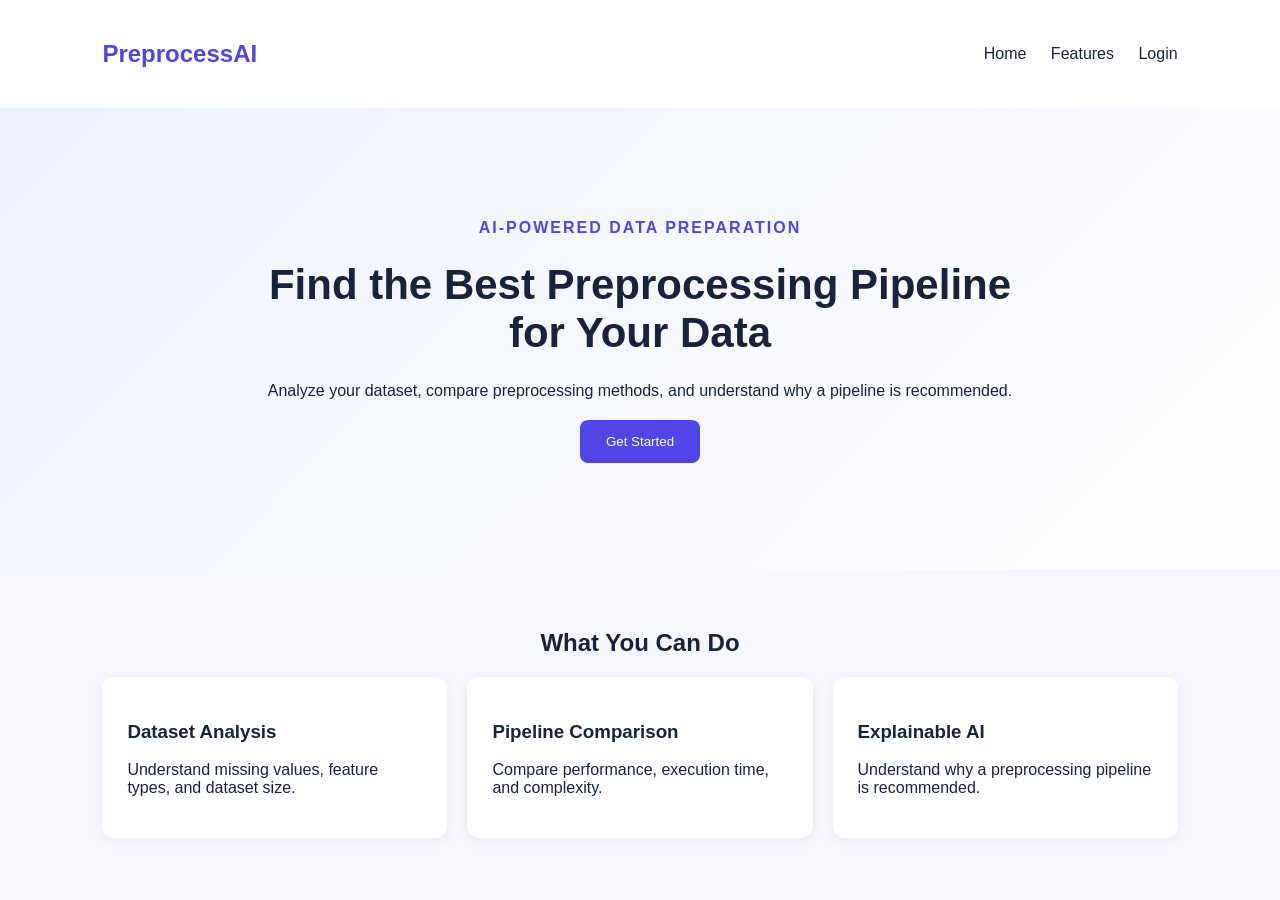
==== frontend/index.html @ f42c8e4d "Add frontend login signup and upload pages" ====
<!DOCTYPE html>
<html lang="en">
<head>
    <meta charset="UTF-8">
    <meta name="viewport" content="width=device-width, initial-scale=1.0">
    <title>PreprocessAI</title>
    <link rel="stylesheet" href="style.css">
</head>
<body>
    <header>
        
    <h2>PreprocessAI</h2>

    <nav>
        <a href="#home">Home</a>
        <a href="#features">Features</a>
        <a href="login.html">Login</a>
    </nav>
</header>
    </header>

    <main id="home" class="hero">
        <p class="tag">AI-POWERED DATA PREPARATION</p>
        <h1>Find the Best Preprocessing Pipeline for Your Data</h1>
        <p>
            Analyze your dataset, compare preprocessing methods,
            and understand why a pipeline is recommended.
        </p>

        <button onclick="window.location.href='login.html'">
    Get Started

</button>
        <p id="message"></p>
    </main>

    <section id="features" class="features">
        <h2>What You Can Do</h2>
        <div class="cards">
            <article>
                <h3>Dataset Analysis</h3>
                <p>Understand missing values, feature types, and dataset size.</p>
            </article>
            <article>
                <h3>Pipeline Comparison</h3>
                <p>Compare performance, execution time, and complexity.</p>
            </article>
            <article>
                <h3>Explainable AI</h3>
                <p>Understand why a preprocessing pipeline is recommended.</p>
            </article>
        </div>
    </section>

    <script src="script.js"></script>
</body>
</html>
---- frontend/style.css ----
* {
    box-sizing: border-box;
}

body {
    margin: 0;
    font-family: Arial, sans-serif;
    background: #f5f7fc;
    color: #18233b;
}

header {
    display: flex;
    justify-content: space-between;
    align-items: center;
    padding: 20px 8%;
    background: white;
}

header h2 {
    color: #4f46e5;
}

nav a {
    margin-left: 20px;
    text-decoration: none;
    color: #18233b;
}

.hero {
    text-align: center;
    padding: 90px 20px;
    background: linear-gradient(135deg, #eef2ff, #ffffff);
}

.tag {
    color: #4f46e5;
    font-weight: bold;
    letter-spacing: 2px;
}

.hero h1 {
    max-width: 750px;
    margin: 20px auto;
    font-size: 42px;
}

.hero p {
    line-height: 1.7;
}

button {
    padding: 14px 26px;
    background: #4f46e5;
    color: white;
    border: none;
    border-radius: 8px;
    cursor: pointer;
}

.features {
    padding: 40px 8%;
    text-align: center;
}

.cards {
    display: grid;
    grid-template-columns: repeat(3, 1fr);
    gap: 20px;
}

article {
    background: white;
    padding: 25px;
    border-radius: 12px;
    text-align: left;
    box-shadow: 0 3px 12px #0000000d;
}

@media (max-width: 650px) {
    .hero h1 {
        font-size: 30px;
    }

    .cards {
        grid-template-columns: 1fr;
    }

    header {
        padding: 15px 5%;
    }
}

.upload-container {
    max-width: 700px;
    margin: 70px auto;
    padding: 20px;
    text-align: center;
}

.upload-box {
    margin-top: 30px;
    padding: 40px 20px;
    background: white;
    border: 2px dashed #818cf8;
    border-radius: 15px;
}

.upload-box input {
    display: block;
    margin: 20px auto;
    max-width: 100%;
}

.upload-box button {
    margin-top: 15px;
}

#fileName,
#statusMessage {
    color: #4f46e5;
    overflow-wrap: anywhere;
}
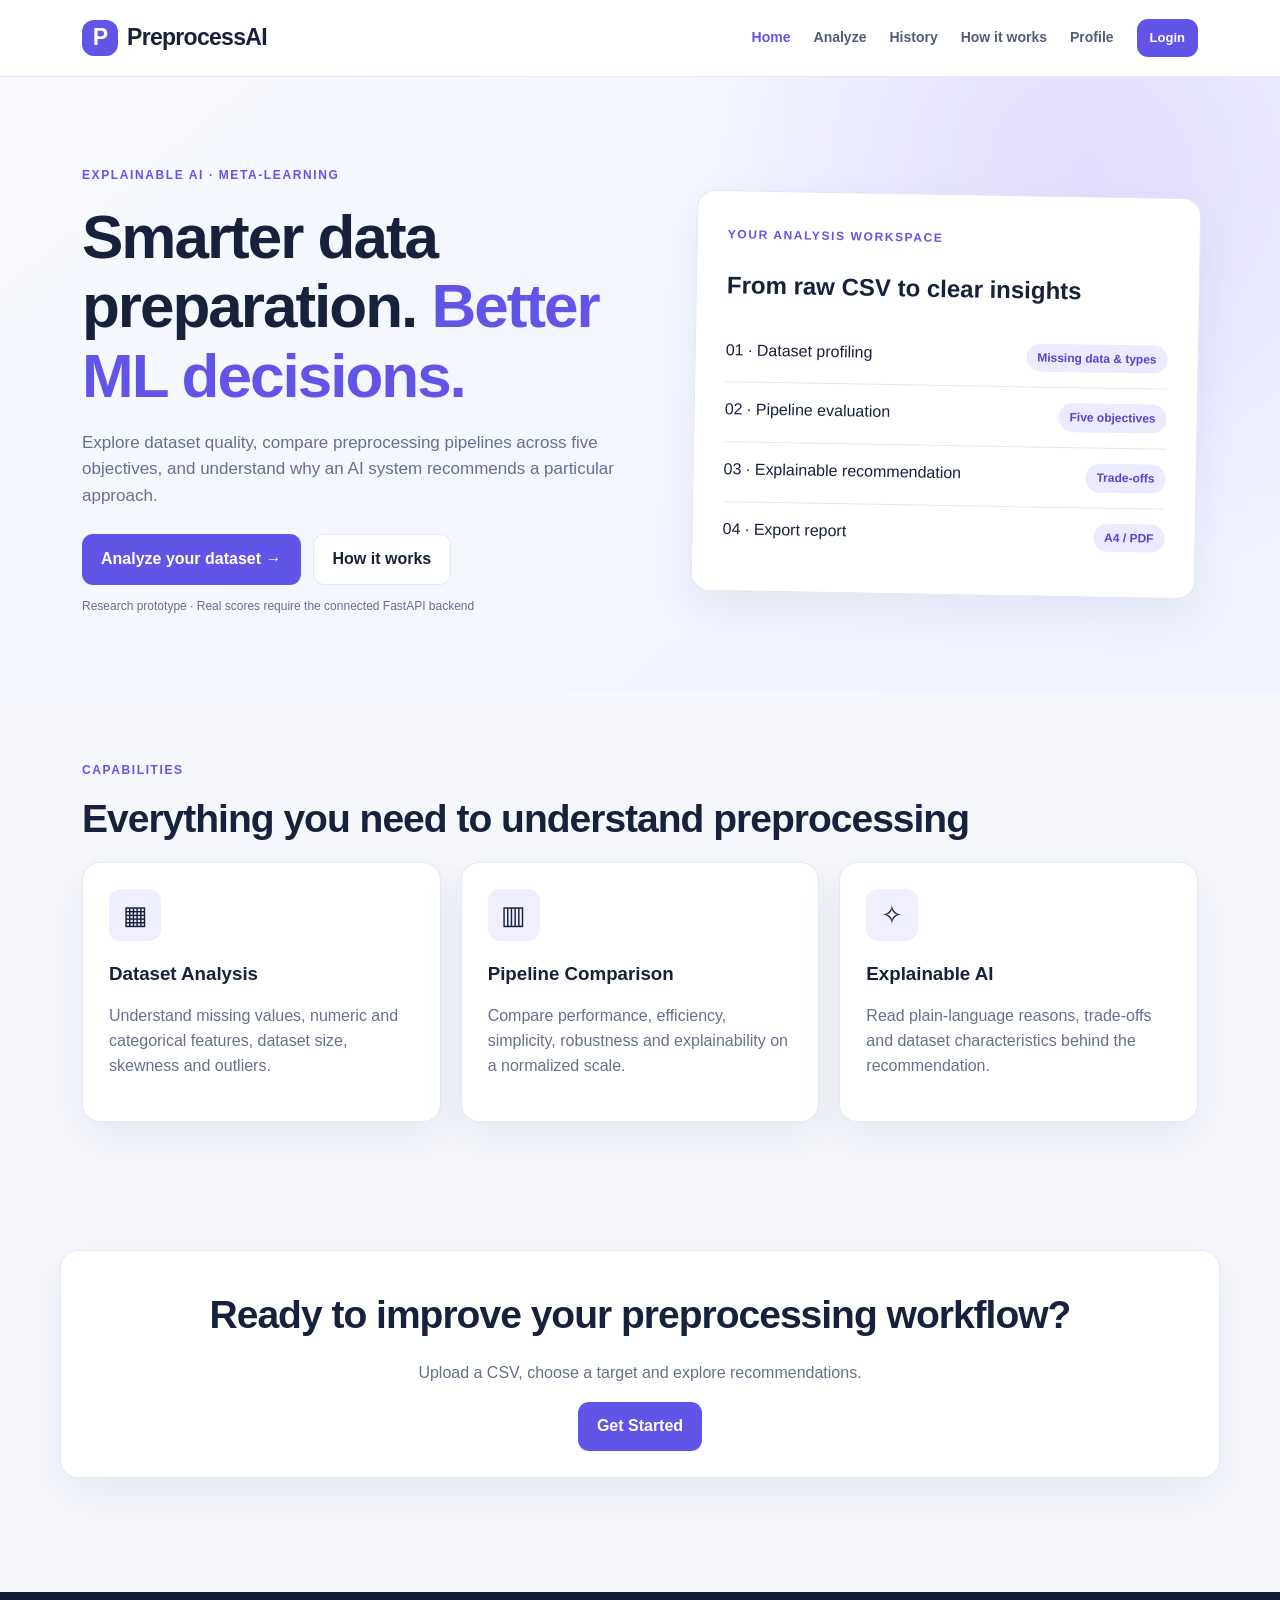
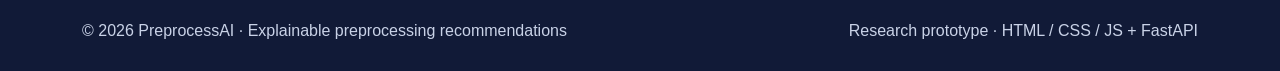
==== commit e6f0c596: "Implement PreprocessAI frontend with profile and analysis pages" ====
--- a/frontend/index.html
+++ b/frontend/index.html
@@ -1,58 +1 @@
-
-<!DOCTYPE html>
-<html lang="en">
-<head>
-    <meta charset="UTF-8">
-    <meta name="viewport" content="width=device-width, initial-scale=1.0">
-    <title>PreprocessAI</title>
-    <link rel="stylesheet" href="style.css">
-</head>
-<body>
-    <header>
-        
-    <h2>PreprocessAI</h2>
-
-    <nav>
-        <a href="#home">Home</a>
-        <a href="#features">Features</a>
-        <a href="login.html">Login</a>
-    </nav>
-</header>
-    </header>
-
-    <main id="home" class="hero">
-        <p class="tag">AI-POWERED DATA PREPARATION</p>
-        <h1>Find the Best Preprocessing Pipeline for Your Data</h1>
-        <p>
-            Analyze your dataset, compare preprocessing methods,
-            and understand why a pipeline is recommended.
-        </p>
-
-        <button onclick="window.location.href='login.html'">
-    Get Started
-
-</button>
-        <p id="message"></p>
-    </main>
-
-    <section id="features" class="features">
-        <h2>What You Can Do</h2>
-        <div class="cards">
-            <article>
-                <h3>Dataset Analysis</h3>
-                <p>Understand missing values, feature types, and dataset size.</p>
-            </article>
-            <article>
-                <h3>Pipeline Comparison</h3>
-                <p>Compare performance, execution time, and complexity.</p>
-            </article>
-            <article>
-                <h3>Explainable AI</h3>
-                <p>Understand why a preprocessing pipeline is recommended.</p>
-            </article>
-        </div>
-    </section>
-
-    <script src="script.js"></script>
-</body>
-</html>+<!doctype html><html lang="en"><head><meta charset="utf-8"><meta name="viewport" content="width=device-width, initial-scale=1"><title>Intelligent Data Preparation | PreprocessAI</title><link rel="stylesheet" href="style.css"><script src="app.js" defer></script></head><body><header class="nav no-print"><div class="wrap nav-inner"><a class="brand" href="index.html"><span class="brand-mark">P</span>PreprocessAI</a><nav class="links"><a href="index.html">Home</a><a href="upload.html">Analyze</a><a href="history.html">History</a><a href="about.html">How it works</a><a href="profile.html">Profile</a><a data-auth href="login.html" class="btn small">Login</a></nav></div></header><section class="hero"><div class="wrap hero-grid"><div><span class="eyebrow">Explainable AI · Meta-learning</span><h1>Smarter data preparation. <span>Better ML decisions.</span></h1><p class="lead">Explore dataset quality, compare preprocessing pipelines across five objectives, and understand why an AI system recommends a particular approach.</p><div class="actions"><a class="btn" href="upload.html">Analyze your dataset →</a><a class="btn secondary" href="about.html">How it works</a></div><p class="muted mini">Research prototype · Real scores require the connected FastAPI backend</p></div><div class="card hero-card"><span class="eyebrow">Your analysis workspace</span><h2>From raw CSV to clear insights</h2><div class="mock-row"><span>01 · Dataset profiling</span><span class="pill">Missing data & types</span></div><div class="mock-row"><span>02 · Pipeline evaluation</span><span class="pill">Five objectives</span></div><div class="mock-row"><span>03 · Explainable recommendation</span><span class="pill">Trade-offs</span></div><div class="mock-row"><span>04 · Export report</span><span class="pill">A4 / PDF</span></div></div></div></section><section class="section"><div class="wrap"><span class="eyebrow">Capabilities</span><h2>Everything you need to understand preprocessing</h2><div class="grid3"><article class="card feature"><span class="feature-icon">▦</span><h3>Dataset Analysis</h3><p class="muted">Understand missing values, numeric and categorical features, dataset size, skewness and outliers.</p></article><article class="card feature"><span class="feature-icon">▥</span><h3>Pipeline Comparison</h3><p class="muted">Compare performance, efficiency, simplicity, robustness and explainability on a normalized scale.</p></article><article class="card feature"><span class="feature-icon">✧</span><h3>Explainable AI</h3><p class="muted">Read plain-language reasons, trade-offs and dataset characteristics behind the recommendation.</p></article></div></div></section><section class="section"><div class="wrap card center"><h2>Ready to improve your preprocessing workflow?</h2><p class="muted">Upload a CSV, choose a target and explore recommendations.</p><a class="btn" href="upload.html">Get Started</a></div></section><footer class="footer no-print"><div class="wrap"><span>© 2026 PreprocessAI · Explainable preprocessing recommendations</span><span>Research prototype · HTML / CSS / JS + FastAPI</span></div></footer></body></html>
--- a/frontend/style.css
+++ b/frontend/style.css
@@ -1,124 +1,19 @@
+:root{--bg:#f5f7fc;--ink:#17213b;--muted:#65718b;--primary:#6155e8;--dark:#111a37;--line:#e4e8f2;--white:#fff;--good:#087e67;--shadow:0 16px 45px rgba(25,38,79,.07)}*{box-sizing:border-box}body{margin:0;background:var(--bg);color:var(--ink);font-family:Inter,Segoe UI,Arial,sans-serif;line-height:1.55}a{color:inherit;text-decoration:none}button,input,select{font:inherit}button{cursor:pointer}.wrap{max-width:1160px;margin:auto;padding:0 22px}.nav{background:white;border-bottom:1px solid var(--line);position:sticky;top:0;z-index:10}.nav-inner{display:flex;align-items:center;justify-content:space-between;gap:18px;min-height:76px}.brand{font-size:23px;font-weight:850;letter-spacing:-.7px}.brand-mark{display:inline-grid;place-items:center;background:var(--primary);color:white;width:36px;height:36px;border-radius:12px;margin-right:9px}.links{display:flex;align-items:center;gap:23px;flex-wrap:wrap}.links a{color:#515d78;font-weight:600;font-size:14px}.links a:hover,.links a.active{color:var(--primary)}.btn{display:inline-flex;justify-content:center;align-items:center;gap:8px;border:0;background:var(--primary);color:white!important;border-radius:11px;padding:12px 19px;font-weight:700}.btn:hover{filter:brightness(.94)}.btn.secondary{background:white;border:1px solid var(--line);color:var(--ink)!important}.btn.dark{background:var(--dark)}.btn.small{padding:9px 13px;font-size:13px}.btn:disabled{opacity:.5;cursor:not-allowed}.hero{padding:85px 0 65px;background:radial-gradient(circle at 85% 15%,#e1ddff 0,transparent 34%),linear-gradient(140deg,#f8faff,#eff2ff)}.hero-grid{display:grid;grid-template-columns:1.05fr .95fr;align-items:center;gap:55px}.eyebrow{display:inline-block;color:var(--primary);font-size:12px;font-weight:800;letter-spacing:1.6px;text-transform:uppercase}.hero h1{font-size:clamp(36px,5vw,62px);line-height:1.12;letter-spacing:-2px;margin:15px 0 20px}.hero h1 span{color:var(--primary)}.lead{color:var(--muted);font-size:17px;max-width:600px}.actions{display:flex;gap:12px;flex-wrap:wrap;margin-top:25px}.card{background:white;border:1px solid var(--line);border-radius:18px;padding:26px;box-shadow:var(--shadow)}.hero-card{padding:30px;transform:rotate(1deg)}.mock-row{display:flex;justify-content:space-between;gap:10px;border-bottom:1px solid var(--line);padding:15px 0}.mock-row:last-child{border:0}.pill{border-radius:30px;background:#eceafe;color:#5145d1;padding:5px 11px;font-size:12px;font-weight:700}.section{padding:64px 0}.section h2,.page-head h1{font-size:clamp(28px,3.2vw,39px);letter-spacing:-1px;margin:8px 0 12px}.muted{color:var(--muted)}.grid3{display:grid;grid-template-columns:repeat(3,1fr);gap:20px}.grid2{display:grid;grid-template-columns:repeat(2,1fr);gap:20px}.feature-icon{font-size:26px;background:#f0efff;border-radius:12px;display:inline-grid;place-items:center;width:52px;height:52px}.feature h3{margin-bottom:6px}.page-head{padding:42px 0 25px}.page-head p{margin:0;color:var(--muted)}.form-card{max-width:620px;margin:30px auto 70px}.auth-layout{display:grid;grid-template-columns:1fr 1fr;max-width:1030px;margin:65px auto;min-height:520px;overflow:hidden;padding:0}.auth-panel{padding:55px;background:var(--dark);color:white;display:flex;flex-direction:column;justify-content:center}.auth-panel p{color:#b8c4e2}.auth-form{padding:45px}.field{margin:18px 0}.field label{display:block;font-size:13px;font-weight:750;margin-bottom:7px}.field input,.field select{display:block;width:100%;border:1px solid #dce2ef;background:white;border-radius:10px;padding:13px;outline:none}.field input:focus,.field select:focus{border-color:var(--primary);box-shadow:0 0 0 3px #6155e81c}.checkrow{display:flex;gap:12px;align-items:center;margin:12px 0}.checkrow input{accent-color:var(--primary)}.status{min-height:25px;font-size:13px;color:#a13b38;margin:12px 0}.status.ok{color:var(--good)}.stats{display:grid;grid-template-columns:repeat(4,1fr);gap:16px;margin:20px 0}.stat{padding:20px;background:white;border:1px solid var(--line);border-radius:14px}.stat strong{display:block;font-size:27px;margin-top:8px}.table-wrap{overflow:auto}table{width:100%;border-collapse:collapse;font-size:14px}th,td{text-align:left;padding:13px;border-bottom:1px solid var(--line);vertical-align:top}th{background:#f8f9fe;color:#53617d;font-size:12px;text-transform:uppercase;letter-spacing:.4px}tr:last-child td{border-bottom:0}.drop{border:2px dashed #b8b2fa;background:#f9f8ff;padding:38px;text-align:center;border-radius:16px}.drop.drag{background:#eeebff}.drop input{max-width:100%}.tag{display:inline-block;background:#f0efff;color:#5046ba;border-radius:7px;padding:3px 9px;font-size:12px;font-weight:700}.bar{height:9px;background:#e8eaf4;border-radius:30px;overflow:hidden}.bar>i{display:block;height:100%;background:var(--primary);border-radius:30px}.report-top{display:flex;align-items:center;justify-content:space-between;gap:15px;flex-wrap:wrap}.report-section{margin:23px 0}.report-section h2{font-size:21px}.report-list li{margin:8px 0}.footer{background:var(--dark);color:#c9d2e7;padding:27px 0;margin-top:50px}.footer .wrap{display:flex;justify-content:space-between;gap:12px;flex-wrap:wrap}.empty{text-align:center;padding:65px 25px}.report-brand{display:none}.info{background:#f2f5ff;border-left:3px solid var(--primary);padding:12px 15px;border-radius:7px;color:#475573;font-size:14px}.mini{font-size:12px}.center{text-align:center}.mt{margin-top:25px}.hidden{display:none!important}@media(max-width:800px){.hero-grid,.auth-layout,.grid3,.grid2{grid-template-columns:1fr}.stats{grid-template-columns:repeat(2,1fr)}.nav-inner{align-items:flex-start;flex-direction:column;padding:13px 0}.links{gap:13px}.hero{padding:45px 0}.auth-layout{margin:22px}.auth-panel,.auth-form{padding:30px}.section{padding:40px 0}}@media(max-width:450px){.stats{grid-template-columns:1fr}.card{padding:18px}.hero h1{letter-spacing:-1px}.links{gap:10px;font-size:12px}}@page{size:A4 portrait;margin:14mm}@media print{body{background:white;color:#111;font-size:10pt}.nav,.footer,.no-print,.actions,.btn{display:none!important}.wrap{max-width:none;padding:0}.page-head{padding:0}.report-brand{display:block;border-bottom:2px solid #6155e8;padding-bottom:12px;margin-bottom:16px}.card,.stat{box-shadow:none;border:1px solid #ddd;break-inside:avoid}.report-section,table,tr{break-inside:avoid}.stats{grid-template-columns:repeat(4,1fr)}.stat{padding:10px}.stat strong{font-size:17px}.report-section{margin:12px 0}th,td{padding:6px;font-size:9pt}.bar{-webkit-print-color-adjust:exact;print-color-adjust:exact}.page-head h1{font-size:22pt}}
 
-* {
-    box-sizing: border-box;
-}
-
-body {
-    margin: 0;
-    font-family: Arial, sans-serif;
-    background: #f5f7fc;
-    color: #18233b;
-}
-
-header {
-    display: flex;
-    justify-content: space-between;
-    align-items: center;
-    padding: 20px 8%;
-    background: white;
-}
-
-header h2 {
-    color: #4f46e5;
-}
-
-nav a {
-    margin-left: 20px;
-    text-decoration: none;
-    color: #18233b;
-}
-
-.hero {
-    text-align: center;
-    padding: 90px 20px;
-    background: linear-gradient(135deg, #eef2ff, #ffffff);
-}
-
-.tag {
-    color: #4f46e5;
-    font-weight: bold;
-    letter-spacing: 2px;
-}
-
-.hero h1 {
-    max-width: 750px;
-    margin: 20px auto;
-    font-size: 42px;
-}
-
-.hero p {
-    line-height: 1.7;
-}
-
-button {
-    padding: 14px 26px;
-    background: #4f46e5;
-    color: white;
-    border: none;
-    border-radius: 8px;
-    cursor: pointer;
-}
-
-.features {
-    padding: 40px 8%;
-    text-align: center;
-}
-
-.cards {
-    display: grid;
-    grid-template-columns: repeat(3, 1fr);
-    gap: 20px;
-}
-
-article {
-    background: white;
-    padding: 25px;
-    border-radius: 12px;
-    text-align: left;
-    box-shadow: 0 3px 12px #0000000d;
-}
-
-@media (max-width: 650px) {
-    .hero h1 {
-        font-size: 30px;
-    }
-
-    .cards {
-        grid-template-columns: 1fr;
-    }
-
-    header {
-        padding: 15px 5%;
-    }
-}
-
-.upload-container {
-    max-width: 700px;
-    margin: 70px auto;
-    padding: 20px;
-    text-align: center;
-}
-
-.upload-box {
-    margin-top: 30px;
-    padding: 40px 20px;
-    background: white;
-    border: 2px dashed #818cf8;
-    border-radius: 15px;
-}
-
-.upload-box input {
-    display: block;
-    margin: 20px auto;
-    max-width: 100%;
-}
-
-.upload-box button {
-    margin-top: 15px;
-}
-
-#fileName,
-#statusMessage {
-    color: #4f46e5;
-    overflow-wrap: anywhere;
-}+/* Profile: large, accessible multi-select cards */
+.dataset-fieldset{border:0;padding:0;margin:24px 0 12px;min-width:0}
+.dataset-fieldset legend{font-size:15px;font-weight:750;padding:0;color:var(--ink)}
+.dataset-hint{font-size:13px;color:var(--muted);margin:5px 0 15px}
+.dataset-grid{display:grid;grid-template-columns:repeat(2,minmax(0,1fr));gap:12px}
+.dataset-option{position:relative;display:block;cursor:pointer;min-width:0}
+.dataset-option input{position:absolute;inset:0;width:100%;height:100%;opacity:0;cursor:pointer;margin:0;z-index:1}
+.dataset-option-content{min-height:76px;display:flex;align-items:center;gap:11px;padding:13px;border:1.5px solid #dfe4f2;border-radius:14px;background:#fff;transition:background .16s,border-color .16s,box-shadow .16s,transform .16s}
+.dataset-option:hover .dataset-option-content{border-color:#9d96f5;background:#faf9ff;transform:translateY(-1px)}
+.dataset-option input:focus-visible + .dataset-option-content{outline:3px solid #b3adff;outline-offset:3px}
+.dataset-option input:checked + .dataset-option-content{background:#f1efff;border-color:var(--primary);box-shadow:0 0 0 1px var(--primary)}
+.dataset-icon{display:grid;place-items:center;flex:none;width:40px;height:40px;border-radius:11px;background:#f0efff;color:#5548cb;font-size:21px;font-weight:700}
+.dataset-name{font-weight:700;font-size:14px;line-height:1.3;min-width:0}
+.dataset-check{margin-left:auto;display:grid;place-items:center;width:23px;height:23px;flex:none;border:1.5px solid #cbd2e3;border-radius:50%;color:transparent;font-size:14px;font-weight:800}
+.dataset-option input:checked + .dataset-option-content .dataset-check{background:var(--primary);border-color:var(--primary);color:white}
+.dataset-selection-count{font-size:12px;font-weight:700;color:#5b50ce;margin:10px 0 0}
+@media(max-width:520px){.dataset-grid{grid-template-columns:1fr}.dataset-option-content{min-height:66px}}
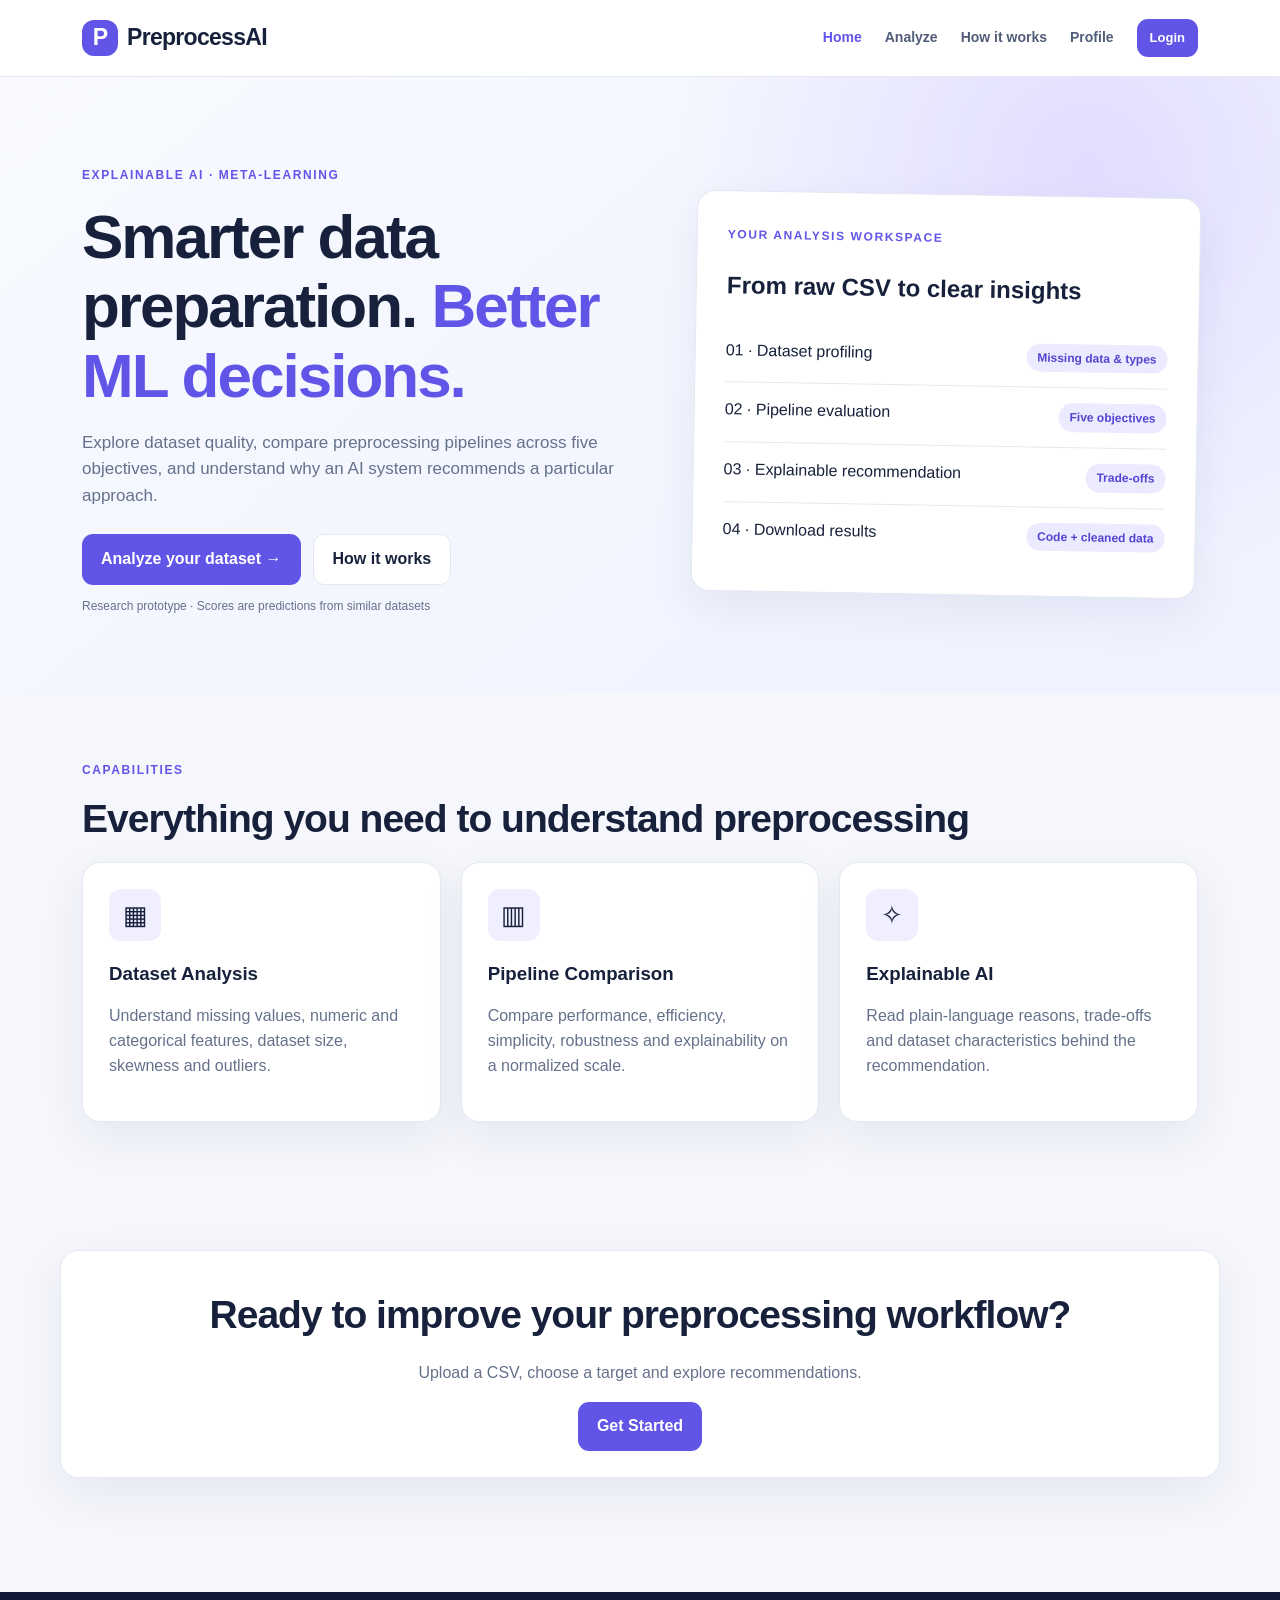
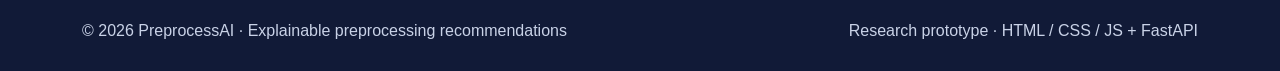
==== commit 1e6c83fa: "Apply new UI design to frontend" ====
--- a/frontend/index.html
+++ b/frontend/index.html
@@ -1 +1 @@
-<!doctype html><html lang="en"><head><meta charset="utf-8"><meta name="viewport" content="width=device-width, initial-scale=1"><title>Intelligent Data Preparation | PreprocessAI</title><link rel="stylesheet" href="style.css"><script src="app.js" defer></script></head><body><header class="nav no-print"><div class="wrap nav-inner"><a class="brand" href="index.html"><span class="brand-mark">P</span>PreprocessAI</a><nav class="links"><a href="index.html">Home</a><a href="upload.html">Analyze</a><a href="history.html">History</a><a href="about.html">How it works</a><a href="profile.html">Profile</a><a data-auth href="login.html" class="btn small">Login</a></nav></div></header><section class="hero"><div class="wrap hero-grid"><div><span class="eyebrow">Explainable AI · Meta-learning</span><h1>Smarter data preparation. <span>Better ML decisions.</span></h1><p class="lead">Explore dataset quality, compare preprocessing pipelines across five objectives, and understand why an AI system recommends a particular approach.</p><div class="actions"><a class="btn" href="upload.html">Analyze your dataset →</a><a class="btn secondary" href="about.html">How it works</a></div><p class="muted mini">Research prototype · Real scores require the connected FastAPI backend</p></div><div class="card hero-card"><span class="eyebrow">Your analysis workspace</span><h2>From raw CSV to clear insights</h2><div class="mock-row"><span>01 · Dataset profiling</span><span class="pill">Missing data & types</span></div><div class="mock-row"><span>02 · Pipeline evaluation</span><span class="pill">Five objectives</span></div><div class="mock-row"><span>03 · Explainable recommendation</span><span class="pill">Trade-offs</span></div><div class="mock-row"><span>04 · Export report</span><span class="pill">A4 / PDF</span></div></div></div></section><section class="section"><div class="wrap"><span class="eyebrow">Capabilities</span><h2>Everything you need to understand preprocessing</h2><div class="grid3"><article class="card feature"><span class="feature-icon">▦</span><h3>Dataset Analysis</h3><p class="muted">Understand missing values, numeric and categorical features, dataset size, skewness and outliers.</p></article><article class="card feature"><span class="feature-icon">▥</span><h3>Pipeline Comparison</h3><p class="muted">Compare performance, efficiency, simplicity, robustness and explainability on a normalized scale.</p></article><article class="card feature"><span class="feature-icon">✧</span><h3>Explainable AI</h3><p class="muted">Read plain-language reasons, trade-offs and dataset characteristics behind the recommendation.</p></article></div></div></section><section class="section"><div class="wrap card center"><h2>Ready to improve your preprocessing workflow?</h2><p class="muted">Upload a CSV, choose a target and explore recommendations.</p><a class="btn" href="upload.html">Get Started</a></div></section><footer class="footer no-print"><div class="wrap"><span>© 2026 PreprocessAI · Explainable preprocessing recommendations</span><span>Research prototype · HTML / CSS / JS + FastAPI</span></div></footer></body></html>+<!doctype html><html lang="en"><head><meta charset="utf-8"><meta name="viewport" content="width=device-width, initial-scale=1"><title>Intelligent Data Preparation | PreprocessAI</title><link rel="stylesheet" href="style.css"></head><body><header class="nav no-print"><div class="wrap nav-inner"><a class="brand" href="index.html"><span class="brand-mark">P</span>PreprocessAI</a><nav class="links"><a href="index.html">Home</a><a href="upload.html">Analyze</a><a href="about.html">How it works</a><a href="profile.html">Profile</a><a data-auth href="login.html" class="btn small">Login</a></nav></div></header><section class="hero"><div class="wrap hero-grid"><div><span class="eyebrow">Explainable AI · Meta-learning</span><h1>Smarter data preparation. <span>Better ML decisions.</span></h1><p class="lead">Explore dataset quality, compare preprocessing pipelines across five objectives, and understand why an AI system recommends a particular approach.</p><div class="actions"><a class="btn" href="upload.html">Analyze your dataset →</a><a class="btn secondary" href="about.html">How it works</a></div><p class="muted mini">Research prototype · Scores are predictions from similar datasets</p></div><div class="card hero-card"><span class="eyebrow">Your analysis workspace</span><h2>From raw CSV to clear insights</h2><div class="mock-row"><span>01 · Dataset profiling</span><span class="pill">Missing data & types</span></div><div class="mock-row"><span>02 · Pipeline evaluation</span><span class="pill">Five objectives</span></div><div class="mock-row"><span>03 · Explainable recommendation</span><span class="pill">Trade-offs</span></div><div class="mock-row"><span>04 · Download results</span><span class="pill">Code + cleaned data</span></div></div></div></section><section class="section"><div class="wrap"><span class="eyebrow">Capabilities</span><h2>Everything you need to understand preprocessing</h2><div class="grid3"><article class="card feature"><span class="feature-icon">▦</span><h3>Dataset Analysis</h3><p class="muted">Understand missing values, numeric and categorical features, dataset size, skewness and outliers.</p></article><article class="card feature"><span class="feature-icon">▥</span><h3>Pipeline Comparison</h3><p class="muted">Compare performance, efficiency, simplicity, robustness and explainability on a normalized scale.</p></article><article class="card feature"><span class="feature-icon">✧</span><h3>Explainable AI</h3><p class="muted">Read plain-language reasons, trade-offs and dataset characteristics behind the recommendation.</p></article></div></div></section><section class="section"><div class="wrap card center"><h2>Ready to improve your preprocessing workflow?</h2><p class="muted">Upload a CSV, choose a target and explore recommendations.</p><a class="btn" href="upload.html">Get Started</a></div></section><footer class="footer no-print"><div class="wrap"><span>© 2026 PreprocessAI · Explainable preprocessing recommendations</span><span>Research prototype · HTML / CSS / JS + FastAPI</span></div></footer><script src="app.js"></script></body></html>
--- a/frontend/style.css
+++ b/frontend/style.css
@@ -17,3 +17,36 @@
 .dataset-option input:checked + .dataset-option-content .dataset-check{background:var(--primary);border-color:var(--primary);color:white}
 .dataset-selection-count{font-size:12px;font-weight:700;color:#5b50ce;margin:10px 0 0}
 @media(max-width:520px){.dataset-grid{grid-template-columns:1fr}.dataset-option-content{min-height:66px}}
+
+
+/* ---- Compatibility block: keeps the working upload and results pages in the new design ---- */
+[hidden]{display:none!important}
+.hint{color:var(--muted);font-size:14px;overflow-wrap:anywhere}
+.error{color:#a13b38!important}
+.password-row{position:relative}
+.password-row .toggle{position:absolute;right:8px;top:34px;background:none;border:0;color:var(--primary);font-weight:700;font-size:13px}
+.panel{margin-top:20px;padding:26px;background:white;border:1px solid var(--line);border-radius:18px;box-shadow:var(--shadow)}
+.panel h2{margin-top:0;color:var(--primary);font-size:21px}
+.panel h3{margin-bottom:6px}
+.results-wrap{max-width:1000px;margin:0 auto 60px}
+.spec-grid{display:grid;grid-template-columns:repeat(5,1fr);gap:12px}
+.spec-item{padding:14px;background:#f0efff;border-radius:12px}
+.spec-label{display:block;margin-bottom:6px;font-size:12px;color:var(--muted)}
+.score-row{display:grid;grid-template-columns:130px 1fr 50px;align-items:center;gap:12px;margin-top:10px}
+.score-track{height:10px;background:#e8eaf4;border-radius:30px;overflow:hidden}
+.score-fill{height:100%;background:var(--primary);border-radius:30px}
+.score-value{text-align:right;font-weight:700}
+.axis-controls{display:grid;grid-template-columns:auto 1fr auto 1fr;align-items:center;gap:10px;margin-bottom:14px}
+.axis-controls label,.download-row label{display:block;margin-bottom:6px;font-size:13px;font-weight:750}
+.axis-controls label{margin:0}
+.axis-controls select,.field select{width:100%;border:1px solid #dce2ef;background:white;border-radius:10px;padding:11px}
+.chart-wrap{position:relative;height:320px}
+.table-wrap table{white-space:nowrap}
+tr.chosen td{background:#ffe9e9;font-weight:700}
+.download-row{margin-top:14px}
+.download-row input{display:block;margin:6px 0 10px;max-width:100%}
+#downloadStatus,#fileName{color:var(--primary);overflow-wrap:anywhere}
+@media(max-width:800px){.spec-grid{grid-template-columns:1fr 1fr}.score-row{grid-template-columns:100px 1fr 40px}.axis-controls{grid-template-columns:1fr}}
+.download-row button{border:0;background:var(--primary);color:white;border-radius:11px;padding:11px 18px;font-weight:700}
+.download-row button:hover{filter:brightness(.94)}
+.download-row button:disabled{opacity:.5;cursor:not-allowed}
